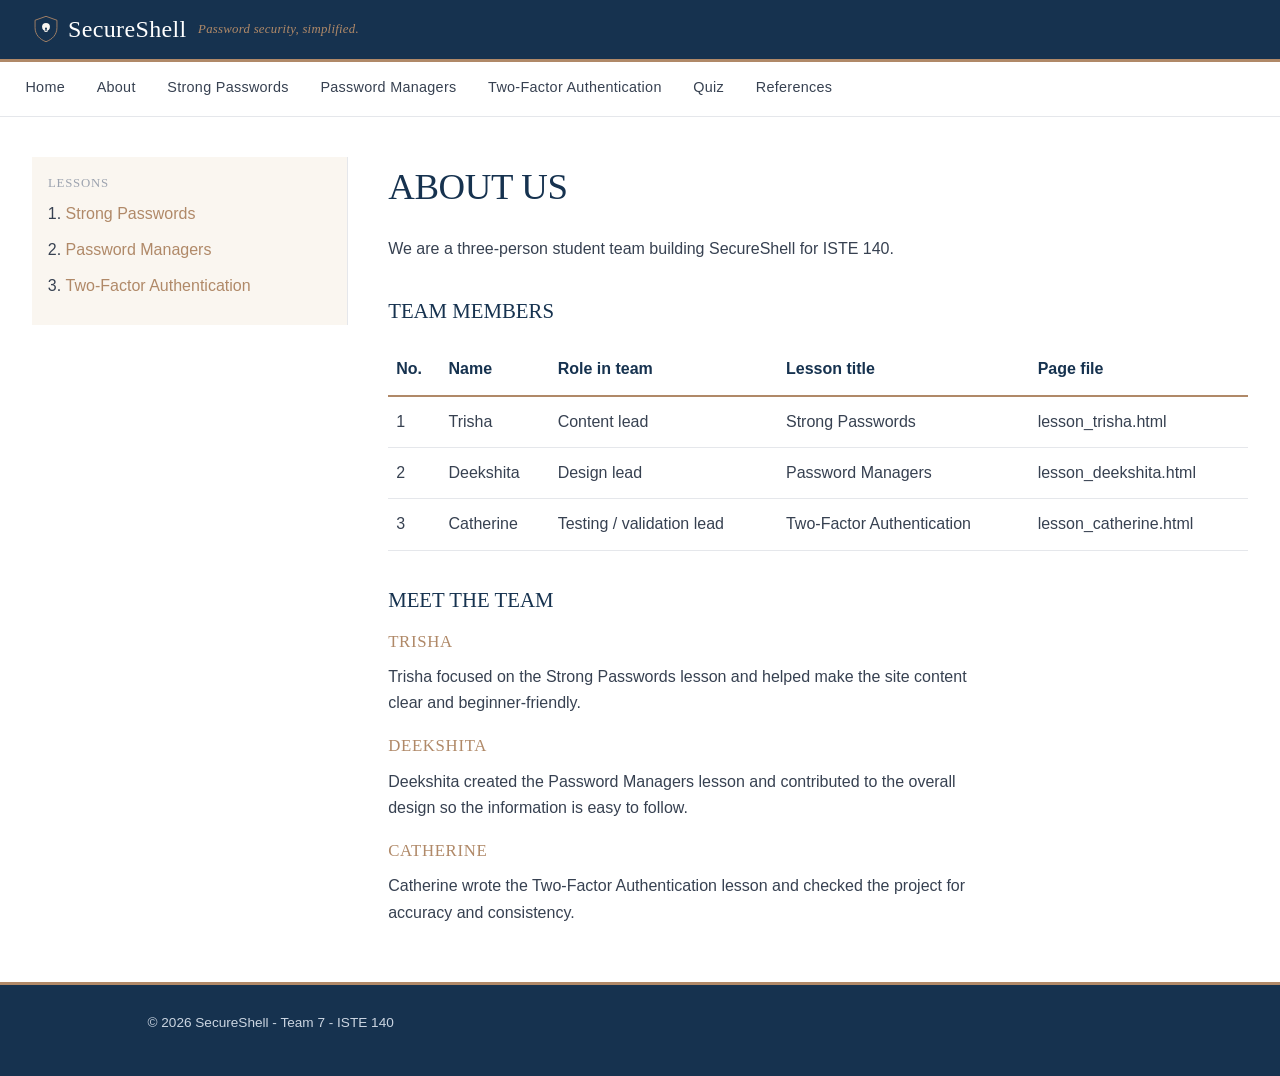
==== about.html @ 949ff452 "lessons added styling improved" ====
<!DOCTYPE html>
<html lang="en">
<head>
  <meta charset="utf-8">
  <meta name="viewport" content="width=device-width, initial-scale=1.0">
  <meta name="description" content="Meet the SecureShell team and see who wrote each lesson of this password security tutorial.">
  <meta name="keywords" content="password security, team, about, SecureShell">
  <meta name="author" content="SecureShell Team">
  <title>About | SecureShell</title>
  <link rel="stylesheet" href="assets/css/style.css">
</head>
<body>

<header id="site_header">
  <img src="assets/media/logo.svg" alt="SecureShell logo">
  <h2 class="site_name">SecureShell</h2>
  <p class="tagline">Password security, simplified.</p>
</header>

<nav id="main_nav">
  <ul>
    <li><a href="index.html">Home</a></li>
    <li><a href="about.html">About</a></li>
    <li><a href="lesson_trisha.html">Strong Passwords</a></li>
    <li><a href="lesson_deekshita.html">Password Managers</a></li>
    <li><a href="lesson_catherine.html">Two-Factor Authentication</a></li>
    <li><a href="quiz.html">Quiz</a></li>
    <li><a href="references.html">References</a></li>
  </ul>
</nav>

<main>

  <section id="content">
    <h1>ABOUT US</h1>
    <p>We are a three-person student team building SecureShell for ISTE 140.</p>

    <h2>TEAM MEMBERS</h2>
    <table>
      <thead>
      <tr>
        <th>No.</th>
        <th>Name</th>
        <th>Role in team</th>
        <th>Lesson title</th>
        <th>Page file</th>
      </tr>
      </thead>
      <tbody>
      <tr>
        <td>1</td>
        <td>Trisha</td>
        <td>Content lead</td>
        <td>Strong Passwords</td>
        <td>lesson_trisha.html</td>
      </tr>
      <tr>
        <td>2</td>
        <td>Deekshita</td>
        <td>Design lead</td>
        <td>Password Managers</td>
        <td>lesson_deekshita.html</td>
      </tr>
      <tr>
        <td>3</td>
        <td>Catherine</td>
        <td>Testing / validation lead</td>
        <td>Two-Factor Authentication</td>
        <td>lesson_catherine.html</td>
      </tr>
      </tbody>
    </table>

    <h2>MEET THE TEAM</h2>

    <h3>TRISHA</h3>
    <p>Trisha focused on the Strong Passwords lesson and helped make the site content clear and beginner-friendly.</p>

    <h3>DEEKSHITA</h3>
    <p>Deekshita created the Password Managers lesson and contributed to the overall design so the information is easy to follow.</p>

    <h3>CATHERINE</h3>
    <p>Catherine wrote the Two-Factor Authentication lesson and checked the project for accuracy and consistency.</p>

  </section>

  <aside id="sidebar">
    <h2>LESSONS</h2>
    <ol>
      <li><a href="lesson_trisha.html">Strong Passwords</a></li>
      <li><a href="lesson_deekshita.html">Password Managers</a></li>
      <li><a href="lesson_catherine.html">Two-Factor Authentication</a></li>
    </ol>
  </aside>

</main>

<footer id="foot">
  <p>&copy; 2026 SecureShell - Team 7 - ISTE 140</p>
</footer>

</body>
</html>
---- assets/css/style.css ----
/* SecureShell stylesheet */

/* Reset */
* {
  margin: 0;
  padding: 0;
  box-sizing: border-box;
}

/* Colors */

/* Base typography */
body {
  font-family: "Helvetica Neue", Arial, sans-serif;
  font-size: 16px;
  color: #374151;
  line-height: 1.65;
  background-color: #ffffff;
}

h1, h2, h3 {
  font-family: Georgia, "Times New Roman", serif;
  color: #16324f;
  font-weight: normal;
  margin-bottom: 0.5em;
}

h1 {
  font-size: 2.3em;
  letter-spacing: -0.01em;
}

h2 {
  font-size: 1.3em;
  margin-top: 1.5em;
}

h3 {
  font-size: 1.05em;
  letter-spacing: 0.04em;
  color: #b08968;
}

p {
  margin-bottom: 1em;
  max-width: 68ch;
}

/* Links */
a {
  color: #b08968;
  text-decoration: none;
  border-bottom: 1px solid transparent;
}

a:hover {
  border-bottom-color: #b08968;
}

a:visited {
  color: #16324f;
}

/* ===================== Header ===================== */
#site_header {
  background-color: #16324f;
  border-bottom: 3px solid #b08968;
  padding: 0.6em 2em;
  display: flex;
  align-items: center;
  flex-wrap: wrap;
}

#site_header .site_name {
  font-family: Georgia, serif;
  color: #ffffff;
  font-size: 1.5em;
  font-weight: normal;
  letter-spacing: 0.015em;
  margin: 0;
}

#site_header .tagline {
  font-family: Georgia, serif;
  font-style: italic;
  font-size: 0.8em;
  color: #b08968;
  margin: 0 0 0 0.9em;
  letter-spacing: 0.02em;
}

#site_header img {
  height: 28px;
  vertical-align: middle;
  margin-right: 0.5em;
  align-self: center;
}

/* Navigation */
#main_nav {
  background-color: #ffffff;
  border-bottom: 1px solid #e5e7eb;
  overflow: hidden;
}

#main_nav ul {
  list-style: none;
  padding-left: 0.6em;
}

#main_nav a {
  display: block;
  padding: 1em 1.1em;
  color: #374151;
  font-size: 0.9em;
  letter-spacing: 0.02em;
  border-bottom: 2px solid transparent;
  white-space: nowrap;
}

#main_nav li {
  float: left;
}

#main_nav a:hover {
  color: #b08968;
  border-bottom-color: #b08968;
}

/* Layout */
main {
  overflow: hidden;
  padding: 2.5em 2em;
}

#sidebar {
  float: left;
  width: 26%;
  padding: 1em 1.5em 1em 1em;
  border-right: 1px solid #e5e7eb;
  background-color: #faf6f0;
}

#content {
  float: right;
  width: 74%;
  padding-left: 2.5em;
}

#sidebar h2 {
  font-size: 0.8em;
  letter-spacing: 0.06em;
  color: #9ca3af;
  margin-top: 0;
}

#sidebar ol,
#sidebar ul {
  margin-left: 1.1em;
}

#sidebar li {
  margin-bottom: 0.6em;
}

/* About page table */
table {
  width: 100%;
  border-collapse: collapse;
  margin: 1em 0 2em;
}

th, td {
  padding: 0.75em 0.5em;
  text-align: left;
  border-bottom: 1px solid #e5e7eb;
}

th {
  color: #16324f;
  border-bottom: 2px solid #b08968;
}

/* Home page hero image */
.hero_image {
  max-width: 420px;
  width: 100%;
  height: auto;
  margin-bottom: 0.5em;
}

figcaption {
  font-size: 0.85em;
  color: #9ca3af;
}

/* Callouts */
.callout {
  background-color: #faf6f0;
  border-left: 2px solid #b08968;
  padding: 1em 1.3em;
  margin: 1em 0 1.5em;
  max-width: 68ch;
}

.answer_key span {
  margin-right: 1.8em;
}

/* Footer */
#foot {
  clear: both;
  background-color: #16324f;
  color: #cbd5e1;
  text-align: center;
  font-size: 0.85em;
  padding: 2em 1em;
  border-top: 3px solid #b08968;
}
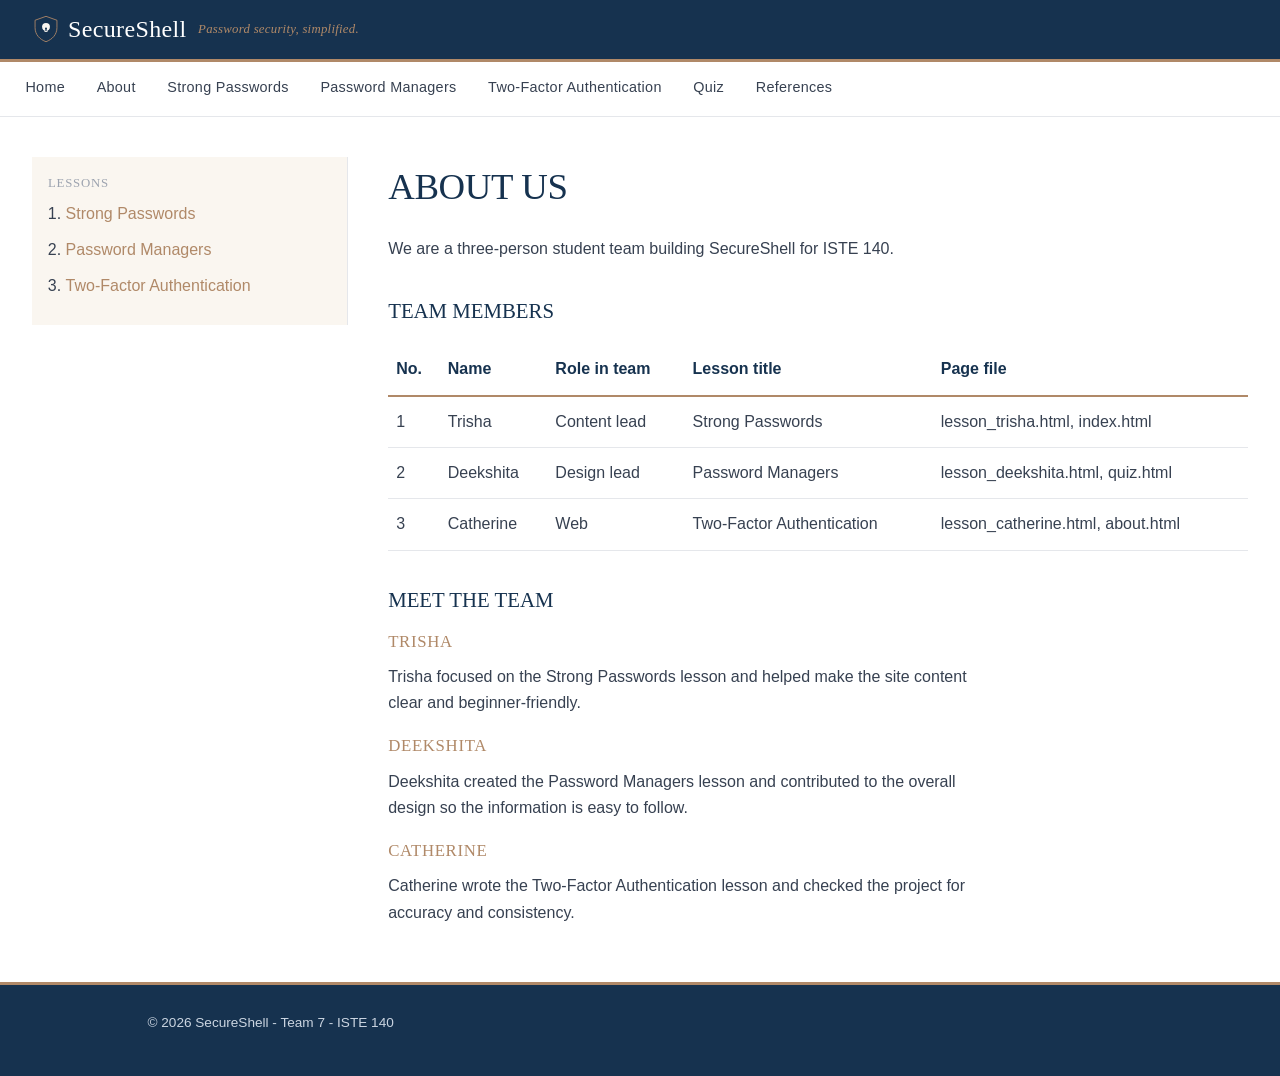
==== commit f51a2448: "validation screenshots added" ====
--- a/about.html
+++ b/about.html
@@ -2,7 +2,7 @@
 <html lang="en">
 <head>
   <meta charset="utf-8">
-  <meta name="viewport" content="width=device-width, initial-scale=1.0">
+  <meta name="viewport" content="width=device-width">
   <meta name="description" content="Meet the SecureShell team and see who wrote each lesson of this password security tutorial.">
   <meta name="keywords" content="password security, team, about, SecureShell">
   <meta name="author" content="SecureShell Team">
@@ -52,21 +52,21 @@
         <td>Trisha</td>
         <td>Content lead</td>
         <td>Strong Passwords</td>
-        <td>lesson_trisha.html</td>
+        <td>lesson_trisha.html, index.html</td>
       </tr>
       <tr>
         <td>2</td>
         <td>Deekshita</td>
         <td>Design lead</td>
         <td>Password Managers</td>
-        <td>lesson_deekshita.html</td>
+        <td>lesson_deekshita.html, quiz.html</td>
       </tr>
       <tr>
         <td>3</td>
         <td>Catherine</td>
-        <td>Testing / validation lead</td>
+        <td>Web</td>
         <td>Two-Factor Authentication</td>
-        <td>lesson_catherine.html</td>
+        <td>lesson_catherine.html, about.html</td>
       </tr>
       </tbody>
     </table>
--- a/assets/css/style.css
+++ b/assets/css/style.css
@@ -6,6 +6,7 @@
   padding: 0;
   box-sizing: border-box;
 }
+
 
 /* Colors */
 
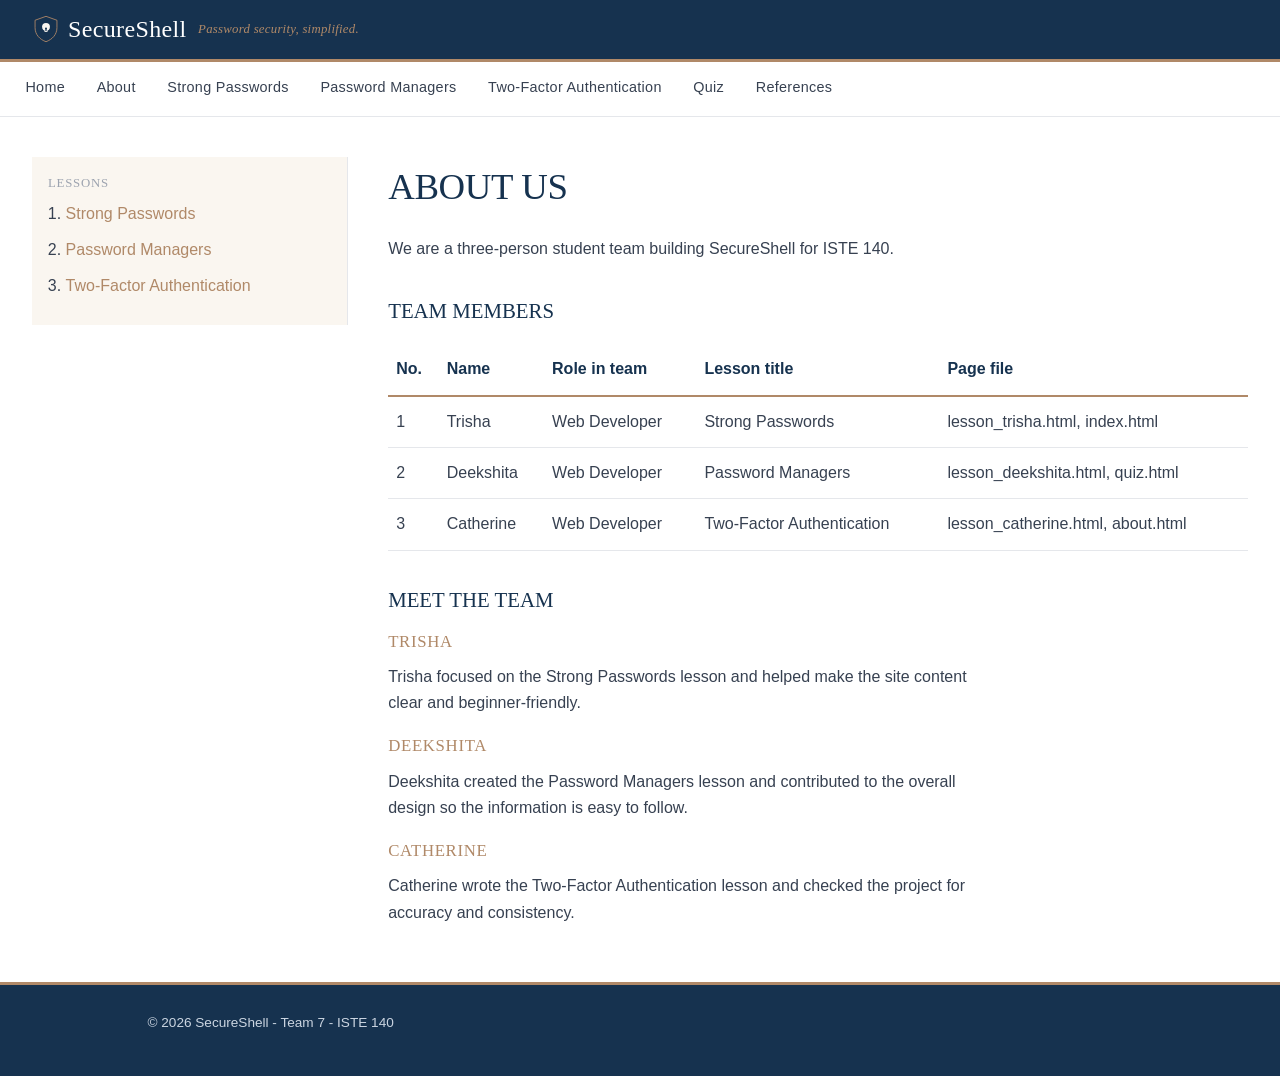
==== commit e4a9e667: "validation screenshots added2" ====
--- a/about.html
+++ b/about.html
@@ -50,21 +50,21 @@
       <tr>
         <td>1</td>
         <td>Trisha</td>
-        <td>Content lead</td>
+        <td>Web Developer</td>
         <td>Strong Passwords</td>
         <td>lesson_trisha.html, index.html</td>
       </tr>
       <tr>
         <td>2</td>
         <td>Deekshita</td>
-        <td>Design lead</td>
+        <td>Web Developer</td>
         <td>Password Managers</td>
         <td>lesson_deekshita.html, quiz.html</td>
       </tr>
       <tr>
         <td>3</td>
         <td>Catherine</td>
-        <td>Web</td>
+        <td>Web Developer</td>
         <td>Two-Factor Authentication</td>
         <td>lesson_catherine.html, about.html</td>
       </tr>
